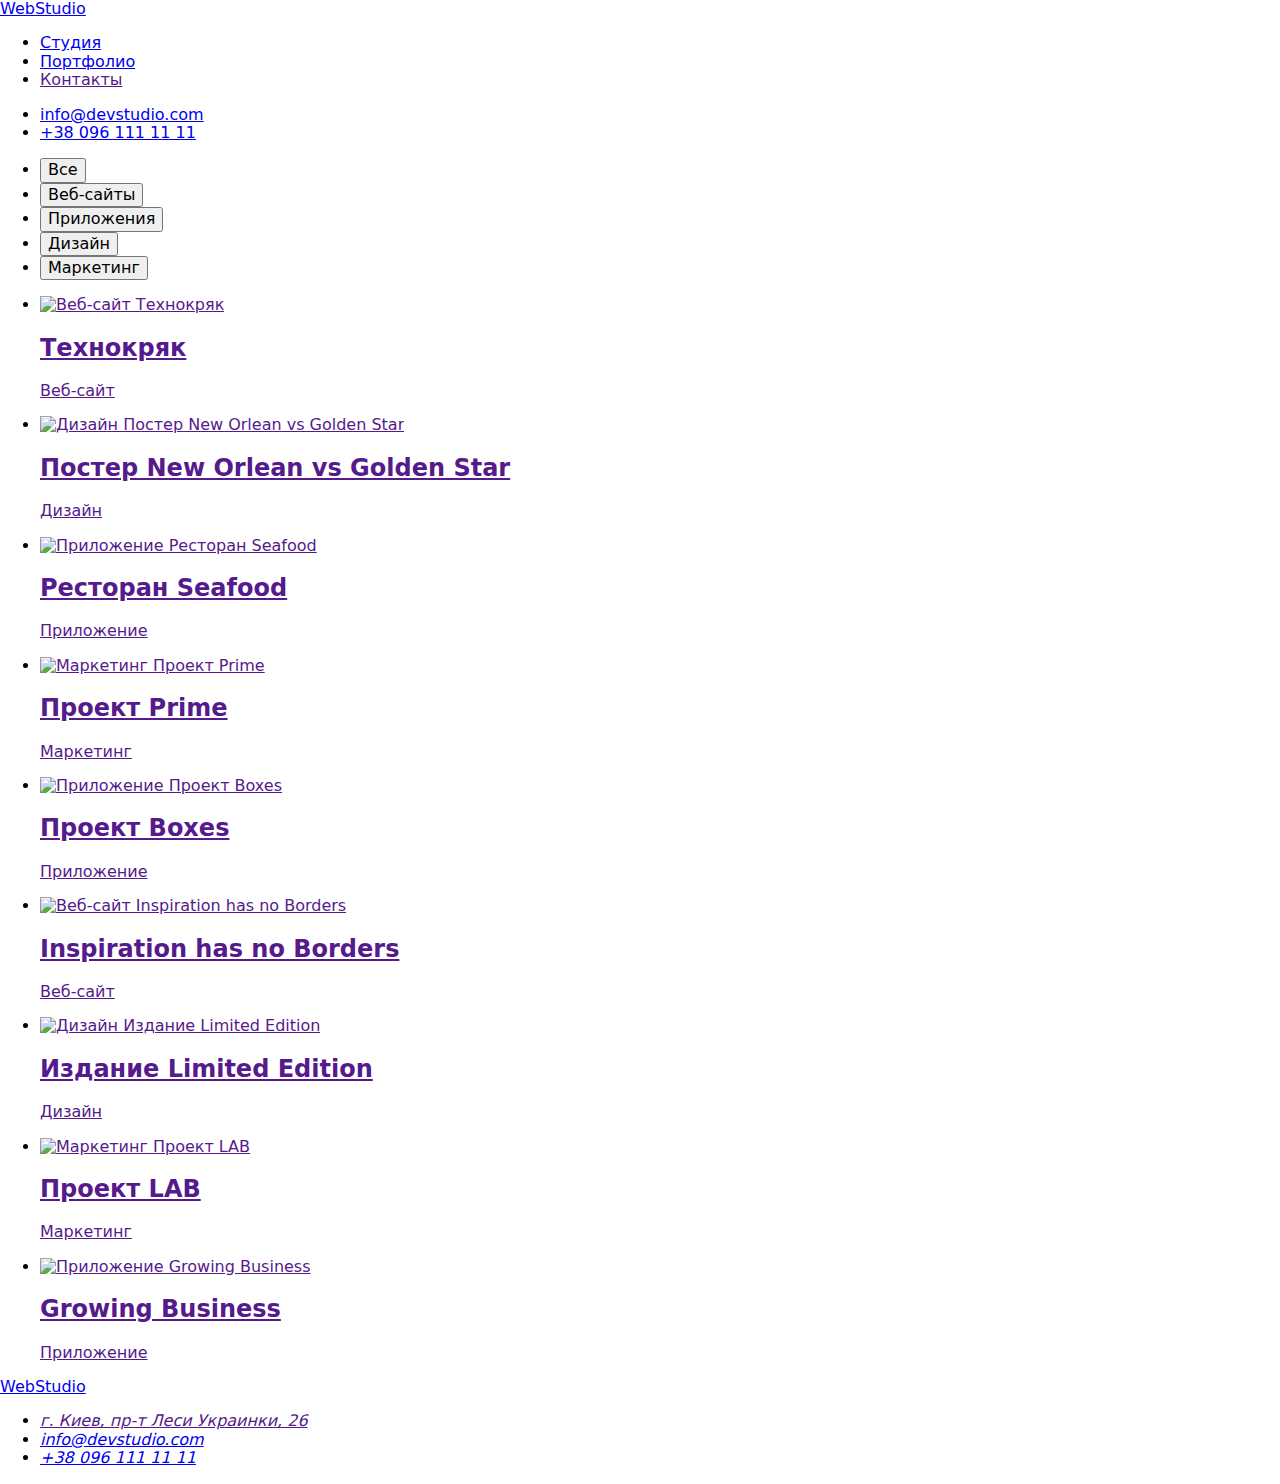
==== portfolio.html @ 993bca41 "Add normalize link to html files" ====
<!DOCTYPE html>
<html lang="ru">
  <head>
    <meta charset="UTF-8" />
    <meta http-equiv="X-UA-Compatible" content="IE=edge" />
    <meta name="viewport" content="width=device-width, initial-scale=1.0" />
    <title>WebStudio</title>
    <link
      rel="stylesheet"
      href="https://cdnjs.cloudflare.com/ajax/libs/modern-normalize/1.0.0/modern-normalize.min.css"
    />
    <link rel="preconnect" href="https://fonts.googleapis.com" />
    <link rel="preconnect" href="https://fonts.gstatic.com" crossorigin />
    <link
      href="https://fonts.googleapis.com/css2?family=Raleway:wght@700&family=Roboto:wght@400;500;700;900&display=swap"
      rel="stylesheet"
    />
    <link rel="stylesheet" href="./css/styles.css" />
  </head>
  <body>
    <!-- Header -->
    <header>
      <nav class="nav">
        <a class="logo" href="./index.html"><span class="logo-web">Web</span>Studio</a>
        <ul class="nav-list">
          <li><a class="nav-link" href="./index.html">Студия</a></li>
          <li><a class="nav-link current" href="./portfolio.html">Портфолио</a></li>
          <li><a class="nav-link" href="">Контакты</a></li>
        </ul>
      </nav>
      <ul class="contact-list">
        <li>
          <a class="contact" href="mailto:info@devstudio.com">info@devstudio.com</a>
        </li>
        <li><a class="contact" href="tel:+380961111111">+38 096 111 11 11</a></li>
      </ul>
    </header>
    <!-- Main -->
    <main>
      <section>
        <!-- <h1>Портфолио</h1> -->
        <!-- Filter -->
        <ul class="filter">
          <li><button class="filter-button current" type="button">Все</button></li>
          <li><button class="filter-button" type="button">Веб-сайты</button></li>
          <li><button class="filter-button" type="button">Приложения</button></li>
          <li><button class="filter-button" type="button">Дизайн</button></li>
          <li><button class="filter-button" type="button">Маркетинг</button></li>
        </ul>
        <!-- Portfolio -->
        <ul class="portfolio-list">
          <li>
            <a href="">
              <img
                src="./images/technokryak.jpg"
                alt="Веб-сайт Технокряк"
                width="370"
                height="294"
              />
              <h2>Технокряк</h2>
              <p>Веб-сайт</p>
            </a>
          </li>
          <li>
            <a href="">
              <img
                src="./images/poster.jpg"
                alt="Дизайн Постер New Orlean vs Golden Star"
                width="370"
                height="294"
              />
              <h2>Постер New Orlean vs Golden Star</h2>
              <p>Дизайн</p>
            </a>
          </li>
          <li>
            <a href="">
              <img
                src="./images/restoraunt.jpg"
                alt="Приложение Ресторан Seafood"
                width="370"
                height="294"
              />
              <h2>Ресторан Seafood</h2>
              <p>Приложение</p>
            </a>
          </li>
          <li>
            <a href="">
              <img src="./images/prime.jpg" alt="Маркетинг Проект Prime" width="370" height="294" />
              <h2>Проект Prime</h2>
              <p>Маркетинг</p>
            </a>
          </li>
          <li>
            <a href="">
              <img
                src="./images/boxes.jpg"
                alt="Приложение Проект Boxes"
                width="370"
                height="294"
              />
              <h2>Проект Boxes</h2>
              <p>Приложение</p>
            </a>
          </li>
          <li>
            <a href="">
              <img
                src="./images/inspiration.jpg"
                alt="Веб-сайт Inspiration has no Borders"
                width="370"
                height="294"
              />
              <h2>Inspiration has no Borders</h2>
              <p>Веб-сайт</p>
            </a>
          </li>
          <li>
            <a href="">
              <img
                src="./images/limited-edition.jpg"
                alt="Дизайн Издание Limited Edition"
                width="370"
                height="294"
              />
              <h2>Издание Limited Edition</h2>
              <p>Дизайн</p>
            </a>
          </li>
          <li>
            <a href="">
              <img src="./images/lab.jpg" alt="Маркетинг Проект LAB" width="370" height="294" />
              <h2>Проект LAB</h2>
              <p>Маркетинг</p>
            </a>
          </li>
          <li>
            <a href="">
              <img
                src="./images/growing-business.jpg"
                alt="Приложение Growing Business"
                width="370"
                height="294"
              />
              <h2>Growing Business</h2>
              <p>Приложение</p>
            </a>
          </li>
        </ul>
      </section>
    </main>

    <!-- Footer -->
    <footer>
      <a class="logo" href="./index.html"><span class="logo-web">Web</span>Studio</a>
      <address class="address-list">
        <ul>
          <li>
            <a class="address" href="">г. Киев, пр-т Леси Украинки, 26</a>
          </li>
          <li>
            <a class="address-contact" href="mailto:info@devstudio.com">info@devstudio.com</a>
          </li>
          <li>
            <a class="address-contact" href="tel:+380961111111">+38 096 111 11 11</a>
          </li>
        </ul>
      </address>
    </footer>
  </body>
</html>
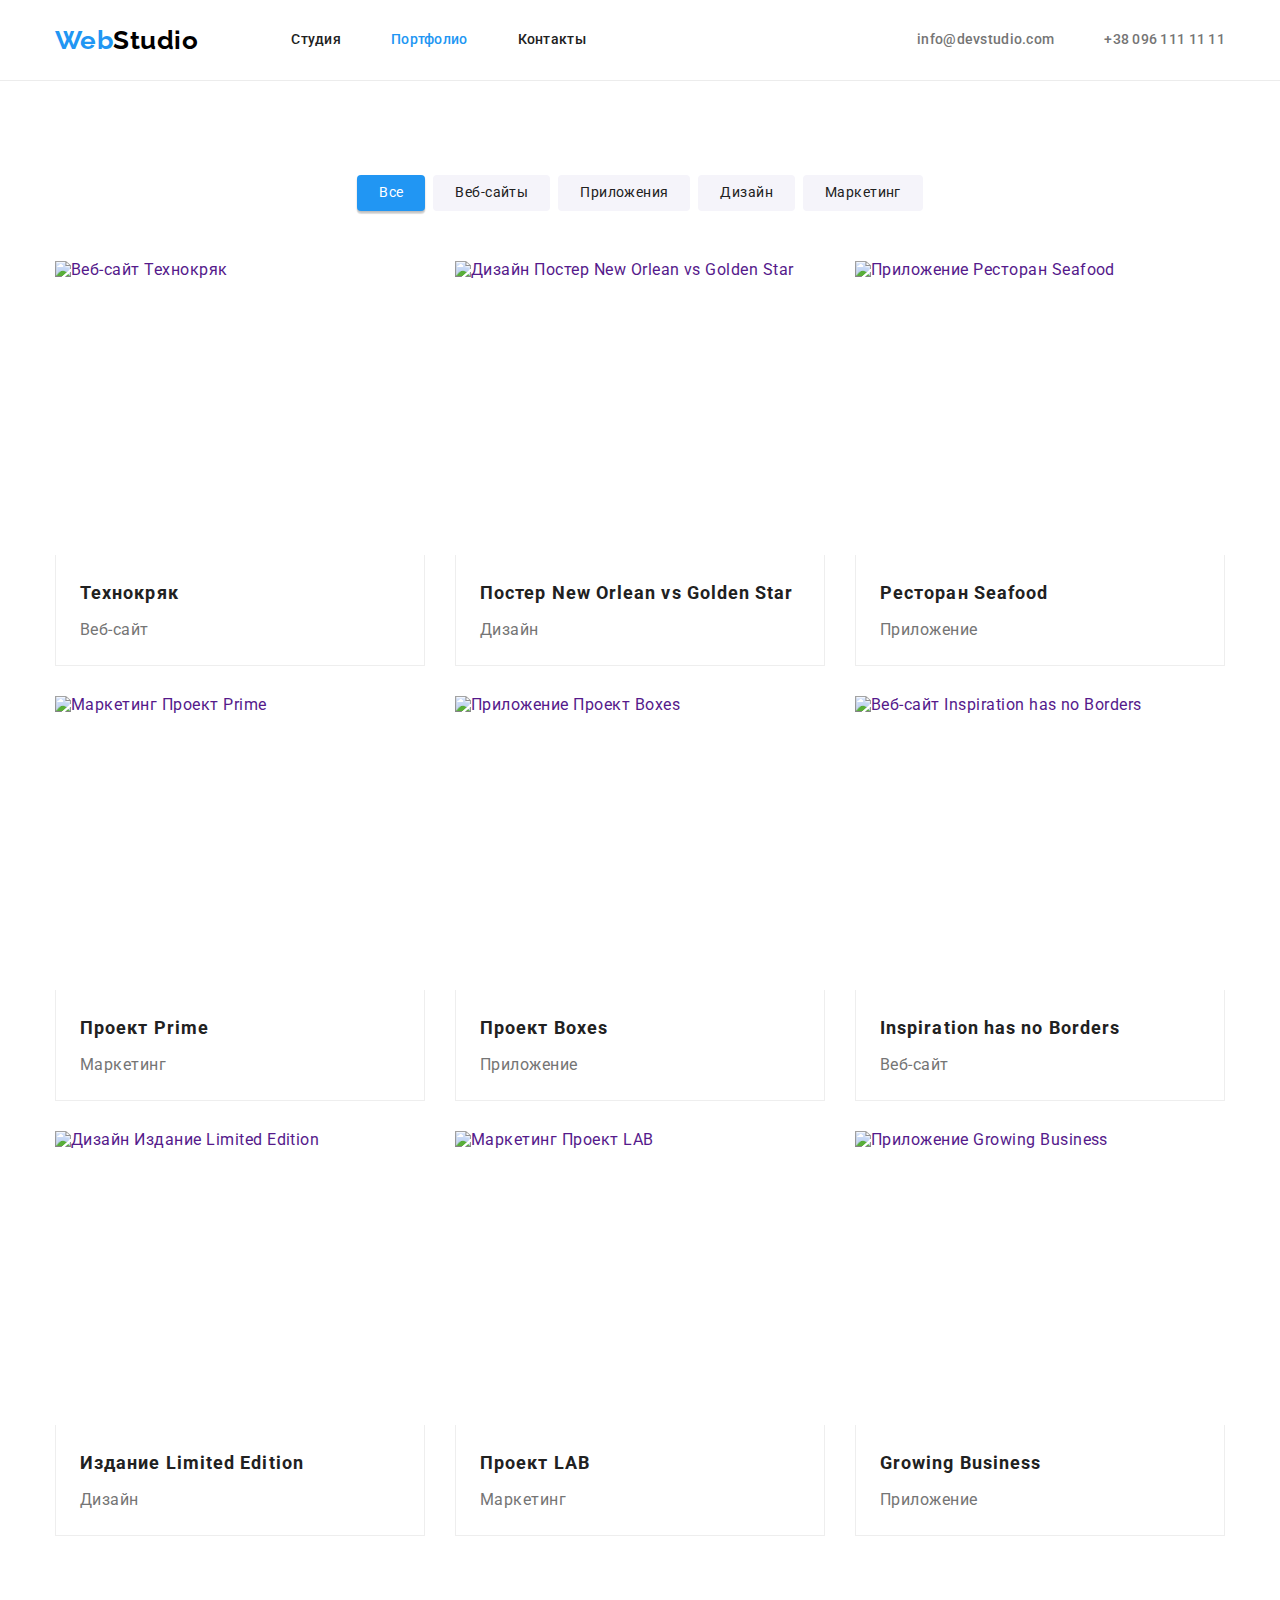
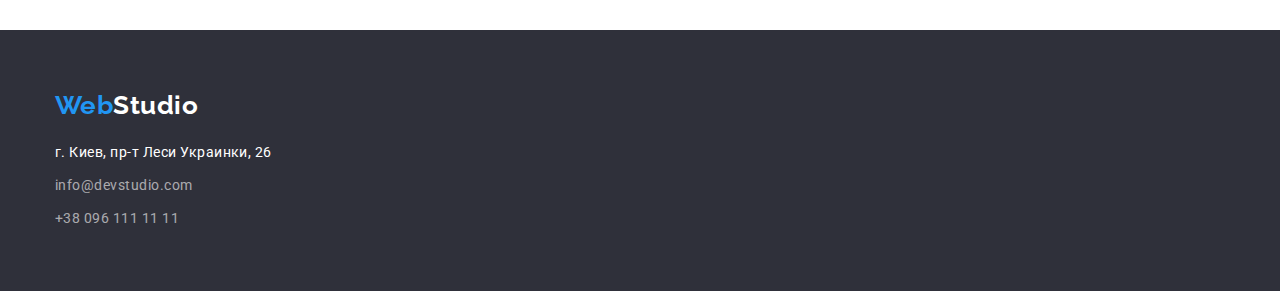
==== commit 04569a3d: "Add styles for geometry and position" ====
--- a/portfolio.html
+++ b/portfolio.html
@@ -19,154 +19,191 @@
   </head>
   <body>
     <!-- Header -->
+
     <header>
-      <nav class="nav">
-        <a class="logo" href="./index.html"><span class="logo-web">Web</span>Studio</a>
-        <ul class="nav-list">
-          <li><a class="nav-link" href="./index.html">Студия</a></li>
-          <li><a class="nav-link current" href="./portfolio.html">Портфолио</a></li>
-          <li><a class="nav-link" href="">Контакты</a></li>
+      <div class="container header-container">
+        <nav class="nav">
+          <a class="logo" href="./index.html"><span class="logo-accent">Web</span>Studio</a>
+          <ul class="nav-list">
+            <li><a class="nav-link" href="./index.html">Студия</a></li>
+            <li><a class="nav-link current" href="./portfolio.html">Портфолио</a></li>
+            <li><a class="nav-link" href="">Контакты</a></li>
+          </ul>
+        </nav>
+        <ul class="contact-list">
+          <li>
+            <a class="contact-link" href="mailto:info@devstudio.com">info@devstudio.com</a>
+          </li>
+          <li><a class="contact-link" href="tel:+380961111111">+38 096 111 11 11</a></li>
         </ul>
-      </nav>
-      <ul class="contact-list">
-        <li>
-          <a class="contact" href="mailto:info@devstudio.com">info@devstudio.com</a>
-        </li>
-        <li><a class="contact" href="tel:+380961111111">+38 096 111 11 11</a></li>
-      </ul>
+      </div>
     </header>
+
     <!-- Main -->
+
     <main>
-      <section>
-        <!-- <h1>Портфолио</h1> -->
-        <!-- Filter -->
-        <ul class="filter">
-          <li><button class="filter-button current" type="button">Все</button></li>
-          <li><button class="filter-button" type="button">Веб-сайты</button></li>
-          <li><button class="filter-button" type="button">Приложения</button></li>
-          <li><button class="filter-button" type="button">Дизайн</button></li>
-          <li><button class="filter-button" type="button">Маркетинг</button></li>
-        </ul>
-        <!-- Portfolio -->
-        <ul class="portfolio-list">
-          <li>
-            <a href="">
-              <img
-                src="./images/technokryak.jpg"
-                alt="Веб-сайт Технокряк"
-                width="370"
-                height="294"
-              />
-              <h2>Технокряк</h2>
-              <p>Веб-сайт</p>
-            </a>
-          </li>
-          <li>
-            <a href="">
-              <img
-                src="./images/poster.jpg"
-                alt="Дизайн Постер New Orlean vs Golden Star"
-                width="370"
-                height="294"
-              />
-              <h2>Постер New Orlean vs Golden Star</h2>
-              <p>Дизайн</p>
-            </a>
-          </li>
-          <li>
-            <a href="">
-              <img
-                src="./images/restoraunt.jpg"
-                alt="Приложение Ресторан Seafood"
-                width="370"
-                height="294"
-              />
-              <h2>Ресторан Seafood</h2>
-              <p>Приложение</p>
-            </a>
-          </li>
-          <li>
-            <a href="">
-              <img src="./images/prime.jpg" alt="Маркетинг Проект Prime" width="370" height="294" />
-              <h2>Проект Prime</h2>
-              <p>Маркетинг</p>
-            </a>
-          </li>
-          <li>
-            <a href="">
-              <img
-                src="./images/boxes.jpg"
-                alt="Приложение Проект Boxes"
-                width="370"
-                height="294"
-              />
-              <h2>Проект Boxes</h2>
-              <p>Приложение</p>
-            </a>
-          </li>
-          <li>
-            <a href="">
-              <img
-                src="./images/inspiration.jpg"
-                alt="Веб-сайт Inspiration has no Borders"
-                width="370"
-                height="294"
-              />
-              <h2>Inspiration has no Borders</h2>
-              <p>Веб-сайт</p>
-            </a>
-          </li>
-          <li>
-            <a href="">
-              <img
-                src="./images/limited-edition.jpg"
-                alt="Дизайн Издание Limited Edition"
-                width="370"
-                height="294"
-              />
-              <h2>Издание Limited Edition</h2>
-              <p>Дизайн</p>
-            </a>
-          </li>
-          <li>
-            <a href="">
-              <img src="./images/lab.jpg" alt="Маркетинг Проект LAB" width="370" height="294" />
-              <h2>Проект LAB</h2>
-              <p>Маркетинг</p>
-            </a>
-          </li>
-          <li>
-            <a href="">
-              <img
-                src="./images/growing-business.jpg"
-                alt="Приложение Growing Business"
-                width="370"
-                height="294"
-              />
-              <h2>Growing Business</h2>
-              <p>Приложение</p>
-            </a>
-          </li>
-        </ul>
+      <section class="section portfolio">
+        <h1>Портфолио</h1>
+
+        <div class="container">
+          <!-- Filter -->
+
+          <ul class="filter">
+            <li><button class="filter-button current" type="button">Все</button></li>
+            <li><button class="filter-button" type="button">Веб-сайты</button></li>
+            <li><button class="filter-button" type="button">Приложения</button></li>
+            <li><button class="filter-button" type="button">Дизайн</button></li>
+            <li><button class="filter-button" type="button">Маркетинг</button></li>
+          </ul>
+
+          <!-- Portfolio -->
+
+          <ul class="portfolio-list">
+            <li class="portfolio-item">
+              <a href="">
+                <img
+                  src="./images/technokryak.jpg"
+                  alt="Веб-сайт Технокряк"
+                  width="370"
+                  height="294"
+                />
+                <div class="portfolio-descriptions">
+                  <h2>Технокряк</h2>
+                  <p>Веб-сайт</p>
+                </div>
+              </a>
+            </li>
+            <li class="portfolio-item">
+              <a href="">
+                <img
+                  src="./images/poster.jpg"
+                  alt="Дизайн Постер New Orlean vs Golden Star"
+                  width="370"
+                  height="294"
+                />
+                <div class="portfolio-descriptions">
+                  <h2>Постер New Orlean vs Golden Star</h2>
+                  <p>Дизайн</p>
+                </div>
+              </a>
+            </li>
+            <li class="portfolio-item">
+              <a href="">
+                <img
+                  src="./images/restoraunt.jpg"
+                  alt="Приложение Ресторан Seafood"
+                  width="370"
+                  height="294"
+                />
+                <div class="portfolio-descriptions">
+                  <h2>Ресторан Seafood</h2>
+                  <p>Приложение</p>
+                </div>
+              </a>
+            </li>
+            <li class="portfolio-item">
+              <a href="">
+                <img
+                  src="./images/prime.jpg"
+                  alt="Маркетинг Проект Prime"
+                  width="370"
+                  height="294"
+                />
+                <div class="portfolio-descriptions">
+                  <h2>Проект Prime</h2>
+                  <p>Маркетинг</p>
+                </div>
+              </a>
+            </li>
+            <li class="portfolio-item">
+              <a href="">
+                <img
+                  src="./images/boxes.jpg"
+                  alt="Приложение Проект Boxes"
+                  width="370"
+                  height="294"
+                />
+                <div class="portfolio-descriptions">
+                  <h2>Проект Boxes</h2>
+                  <p>Приложение</p>
+                </div>
+              </a>
+            </li>
+            <li class="portfolio-item">
+              <a href="">
+                <img
+                  src="./images/inspiration.jpg"
+                  alt="Веб-сайт Inspiration has no Borders"
+                  width="370"
+                  height="294"
+                />
+                <div class="portfolio-descriptions">
+                  <h2>Inspiration has no Borders</h2>
+                  <p>Веб-сайт</p>
+                </div>
+              </a>
+            </li>
+            <li class="portfolio-item">
+              <a href="">
+                <img
+                  src="./images/limited-edition.jpg"
+                  alt="Дизайн Издание Limited Edition"
+                  width="370"
+                  height="294"
+                />
+                <div class="portfolio-descriptions">
+                  <h2>Издание Limited Edition</h2>
+                  <p>Дизайн</p>
+                </div>
+              </a>
+            </li>
+            <li class="portfolio-item">
+              <a href="">
+                <img src="./images/lab.jpg" alt="Маркетинг Проект LAB" width="370" height="294" />
+                <div class="portfolio-descriptions">
+                  <h2>Проект LAB</h2>
+                  <p>Маркетинг</p>
+                </div>
+              </a>
+            </li>
+            <li class="portfolio-item">
+              <a href="">
+                <img
+                  src="./images/growing-business.jpg"
+                  alt="Приложение Growing Business"
+                  width="370"
+                  height="294"
+                />
+                <div class="portfolio-descriptions">
+                  <h2>Growing Business</h2>
+                  <p>Приложение</p>
+                </div>
+              </a>
+            </li>
+          </ul>
+        </div>
       </section>
     </main>
 
     <!-- Footer -->
+
     <footer>
-      <a class="logo" href="./index.html"><span class="logo-web">Web</span>Studio</a>
-      <address class="address-list">
-        <ul>
-          <li>
-            <a class="address" href="">г. Киев, пр-т Леси Украинки, 26</a>
-          </li>
-          <li>
-            <a class="address-contact" href="mailto:info@devstudio.com">info@devstudio.com</a>
-          </li>
-          <li>
-            <a class="address-contact" href="tel:+380961111111">+38 096 111 11 11</a>
-          </li>
-        </ul>
-      </address>
+      <div class="container">
+        <a class="logo" href="./index.html"><span class="logo-accent">Web</span>Studio</a>
+        <address>
+          <ul class="address-list">
+            <li>
+              <a class="address-dislocation" href="">г. Киев, пр-т Леси Украинки, 26</a>
+            </li>
+            <li>
+              <a class="address-contact" href="mailto:info@devstudio.com">info@devstudio.com</a>
+            </li>
+            <li>
+              <a class="address-contact" href="tel:+380961111111">+38 096 111 11 11</a>
+            </li>
+          </ul>
+        </address>
+      </div>
     </footer>
   </body>
 </html>
--- a/css/styles.css
+++ b/css/styles.css
@@ -0,0 +1,406 @@
+:root {
+  --primary-color: #212121;
+  --secondary-color: #757575;
+  --accent-color: #2196f3;
+  --logo-color: #000000;
+  --white-color: #ffffff;
+  --dark-bg-color: #2f303a;
+  --light-bg-color: #f5f4fa;
+  --portfolio-item-gap: 30px;
+}
+
+body {
+  font-family: 'Roboto', sans-serif;
+  letter-spacing: 0.03em;
+  color: var(--primary-color);
+
+  background-color: var(--white-color);
+}
+
+a {
+  text-decoration: none;
+}
+
+ul {
+  list-style: none;
+  margin: 0;
+  padding: 0;
+}
+
+h1,
+h2,
+h3,
+h4,
+h5,
+h6,
+p {
+  margin: 0;
+}
+
+img {
+  display: block;
+}
+
+.container {
+  margin-left: auto;
+  margin-right: auto;
+  width: 1200px;
+  padding-left: 15px;
+  padding-right: 15px;
+}
+
+.section {
+  padding-top: 94px;
+  padding-bottom: 94px;
+}
+
+/* Header Section */
+
+header {
+  border-bottom: 1px solid #ececec;
+}
+
+.header-container {
+  display: flex;
+  align-items: center;
+}
+
+/* Logo styles */
+
+.logo {
+  font-family: 'Raleway', sans-serif;
+  font-weight: 700;
+  font-size: 26px;
+  line-height: 1.19;
+
+  color: var(--logo-color);
+}
+
+.logo-accent {
+  color: var(--accent-color);
+}
+
+/* Navigation styles */
+
+.nav {
+  display: flex;
+  align-items: center;
+}
+
+.nav-list,
+.contact-list {
+  display: flex;
+
+  font-weight: 500;
+  font-size: 14px;
+  line-height: 1.14;
+  letter-spacing: 0.02em;
+}
+
+.nav-list {
+  margin-left: 93px;
+}
+
+.contact-list {
+  margin-left: auto;
+}
+
+.nav-list li:not(:first-child),
+.contact-list li:not(:first-child) {
+  margin-left: 50px;
+}
+
+.nav-link {
+  display: block;
+  padding-top: 32px;
+  padding-bottom: 32px;
+
+  color: var(--primary-color);
+}
+
+.nav-link.current {
+  color: var(--accent-color);
+}
+
+.contact-link {
+  display: block;
+  padding-top: 32px;
+  padding-bottom: 32px;
+
+  color: var(--secondary-color);
+}
+
+.nav-link:hover,
+.nav-link:focus,
+.contact-link:hover,
+.contact-link:focus {
+  color: var(--accent-color);
+}
+
+/* Hero styles */
+
+.hero {
+  display: flex;
+  flex-direction: column;
+  justify-content: center;
+  align-items: center;
+  height: 600px;
+
+  color: var(--white-color);
+  background-color: var(--dark-bg-color);
+}
+
+.hero h1 {
+  font-weight: 900;
+  font-size: 44px;
+  line-height: 1.36;
+  letter-spacing: 0.06em;
+  text-align: center;
+  text-transform: uppercase;
+}
+
+.hero button {
+  min-height: 50px;
+  min-width: 200px;
+
+  padding: 10px 32px;
+  margin-top: 30px;
+
+  font-family: 'Roboto', sans-serif;
+  font-weight: 700;
+  font-size: 16px;
+  line-height: 1.88;
+  letter-spacing: 0.06em;
+
+  background-color: var(--accent-color);
+  color: var(--white-color);
+  border-radius: 4px;
+  border: none;
+
+  cursor: pointer;
+}
+
+/* Features styles */
+
+.features-descriptions {
+  display: flex;
+}
+
+.features-descriptions li:not(:first-child) {
+  margin-left: 30px;
+}
+
+.features-descriptions h3 {
+  font-weight: 700;
+  font-size: 14px;
+  line-height: 1.14;
+  text-transform: uppercase;
+}
+
+.features-descriptions p {
+  margin-top: 10px;
+
+  font-size: 14px;
+  line-height: 1.71;
+
+  color: var(--secondary-color);
+}
+
+.features-header {
+  margin-top: 94px;
+
+  font-weight: 700;
+  font-size: 36px;
+  line-height: 1.17;
+  text-align: center;
+
+  color: var(--primary-color);
+}
+
+.features-images {
+  display: flex;
+  justify-content: space-between;
+  margin-top: 50px;
+}
+
+/* Team-list styles */
+
+.team {
+  background-color: var(--light-bg-color);
+}
+
+.team-header {
+  font-weight: 700;
+  font-size: 36px;
+  line-height: 1.17;
+  text-align: center;
+
+  color: var(--primary-color);
+}
+
+.team-list {
+  margin-top: 50px;
+  display: flex;
+  justify-content: space-between;
+}
+
+.team-list li {
+  padding-bottom: 30px;
+
+  background: var(--white-color);
+  box-shadow: 0px 1px 3px rgba(0, 0, 0, 0.12), 0px 1px 1px rgba(0, 0, 0, 0.14),
+    0px 2px 1px rgba(0, 0, 0, 0.2);
+  border-radius: 0px 0px 4px 4px;
+}
+
+.team-list h3 {
+  margin-top: 30px;
+
+  font-weight: 500;
+  font-size: 16px;
+  line-height: 1.19;
+  text-align: center;
+}
+
+.team-list p {
+  margin-top: 10px;
+
+  font-size: 16px;
+  line-height: 1.19;
+  text-align: center;
+
+  color: var(--secondary-color);
+}
+
+/* Portfolio section */
+
+.portfolio h1 {
+  display: none;
+}
+
+/* Filter styles */
+
+.filter {
+  display: flex;
+  justify-content: center;
+}
+
+.filter :not(:first-child) {
+  margin-left: 8px;
+}
+
+.filter-button {
+  padding: 6px 22px;
+
+  font-size: 14px;
+  line-height: 1.71;
+  font-family: 'Roboto', sans-serif;
+  letter-spacing: 0.03em;
+
+  color: var(--primary-color);
+  background-color: var(--light-bg-color);
+  cursor: pointer;
+  border: none;
+  border-radius: 4px;
+}
+
+.filter-button:hover,
+.filter-button:focus,
+.filter-button.current {
+  color: var(--white-color);
+  background-color: var(--accent-color);
+  box-shadow: 0px 3px 1px rgba(0, 0, 0, 0.1), 0px 1px 2px rgba(0, 0, 0, 0.08),
+    0px 2px 2px rgba(0, 0, 0, 0.12);
+}
+
+/* Portfolio styles */
+
+.portfolio-list {
+  margin-top: calc(50px - var(--portfolio-item-gap));
+  margin-left: calc(-1 * var(--portfolio-item-gap));
+
+  display: flex;
+  flex-wrap: wrap;
+  flex-basis: calc (100%/3 - var(--portfolio-item-gap));
+}
+
+.portfolio-item {
+  margin-top: 30px;
+  margin-left: var(--portfolio-item-gap);
+  background: var(--white-color);
+}
+
+.portfolio-descriptions {
+  padding-top: 20px;
+  padding-left: 24px;
+  padding-right: 24px;
+  padding-bottom: 20px;
+  border-right: 1px solid #eeeeee;
+  border-left: 1px solid #eeeeee;
+  border-bottom: 1px solid #eeeeee;
+}
+
+.portfolio-descriptions h2 {
+  font-weight: 700;
+  font-size: 18px;
+  line-height: 2;
+  letter-spacing: 0.06em;
+
+  color: var(--primary-color);
+}
+
+.portfolio-descriptions p {
+  margin-top: 4px;
+
+  font-size: 16px;
+  line-height: 1.88;
+
+  color: var(--secondary-color);
+}
+
+/* Footer styles */
+
+footer {
+  padding-top: 60px;
+  padding-bottom: 60px;
+  background-color: var(--dark-bg-color);
+}
+
+.address-list {
+  margin-top: 20px;
+  font-style: normal;
+  font-size: 14px;
+  line-height: 1.71;
+}
+
+.address-list a {
+  display: block;
+}
+
+.address-list li:not(:first-child) {
+  margin-top: 9px;
+}
+
+.address-dislocation {
+  color: var(--white-color);
+}
+
+.address-contact {
+  color: rgba(255, 255, 255, 0.6);
+}
+
+.address-list a:hover {
+  color: var(--accent-color);
+}
+
+footer .logo {
+  color: var(--white-color);
+}
+
+/* fonts
+logo  Raleway Normal 700
+nav   Roboto Normal 500
+h1    Roboto Normal 900
+h2    Roboto Normal 700
+h3    Roboto Normal 700
+p     Roboto Normal 400 */
